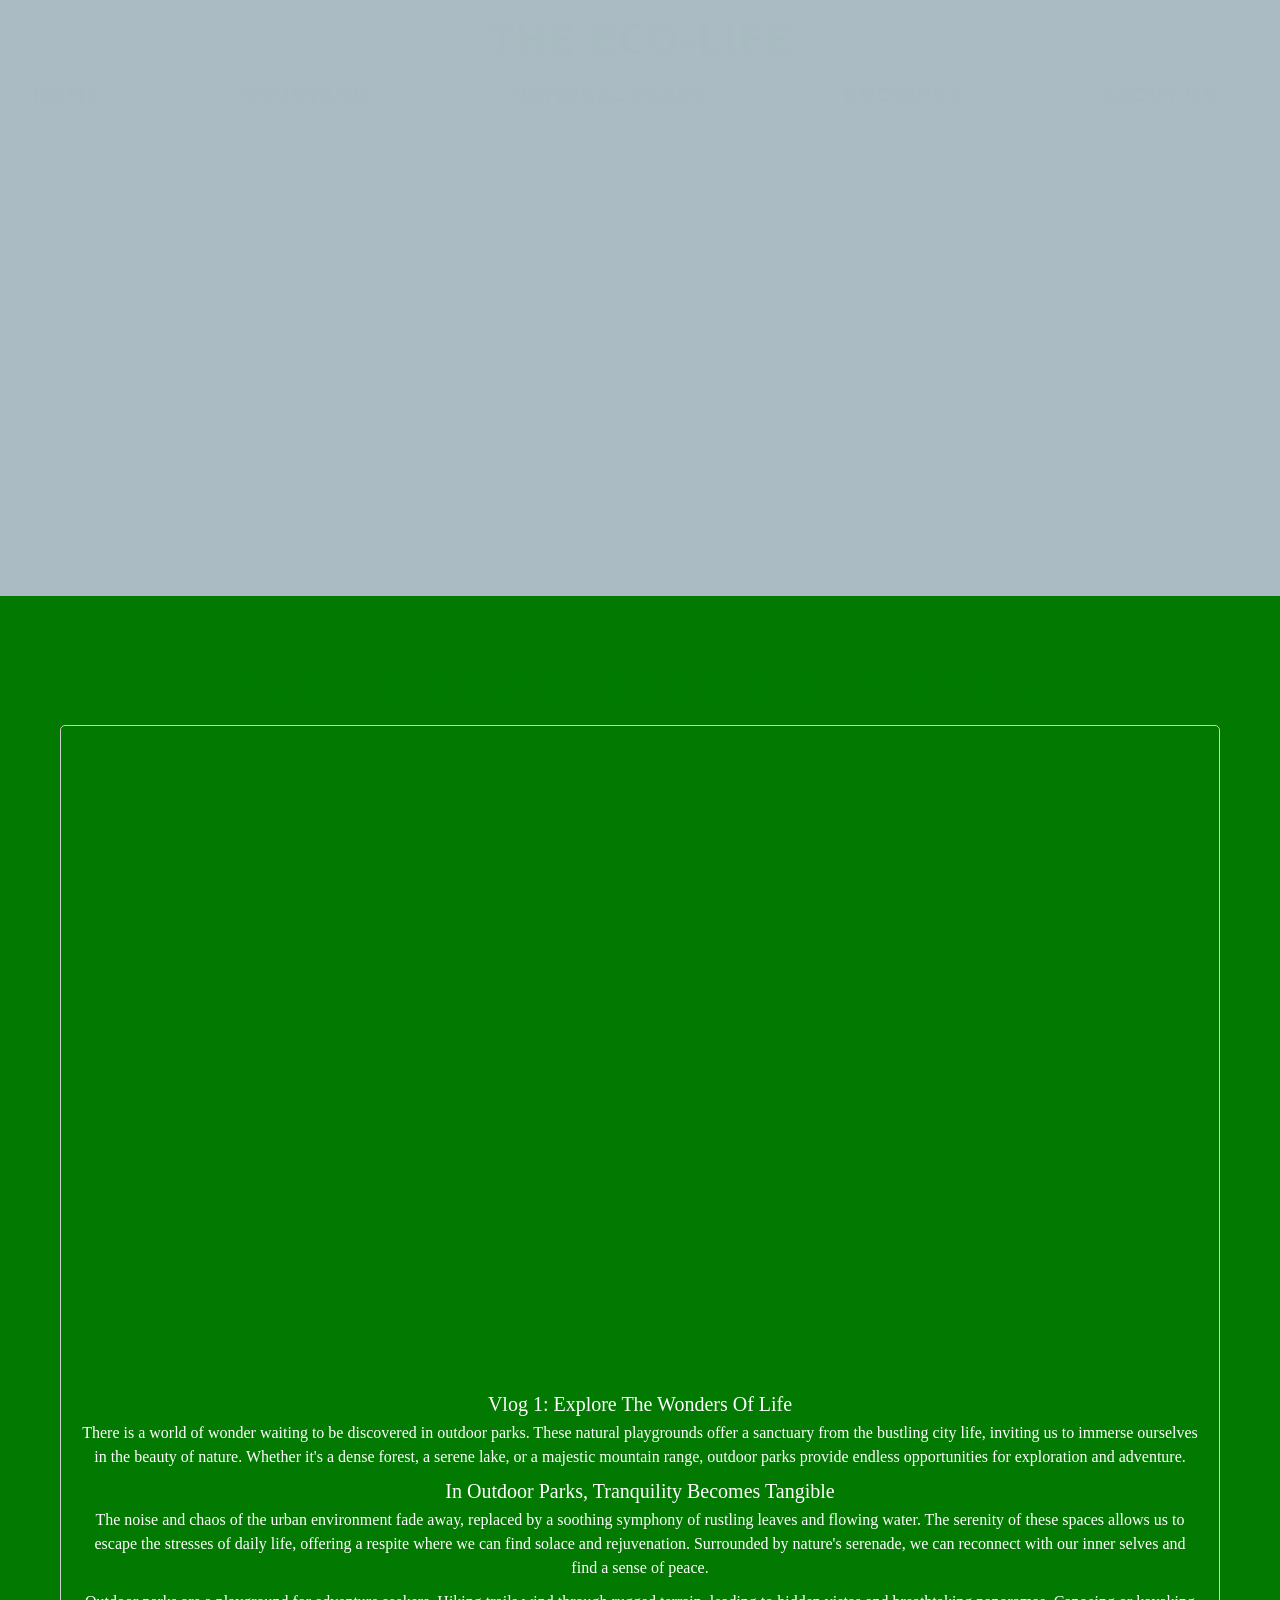
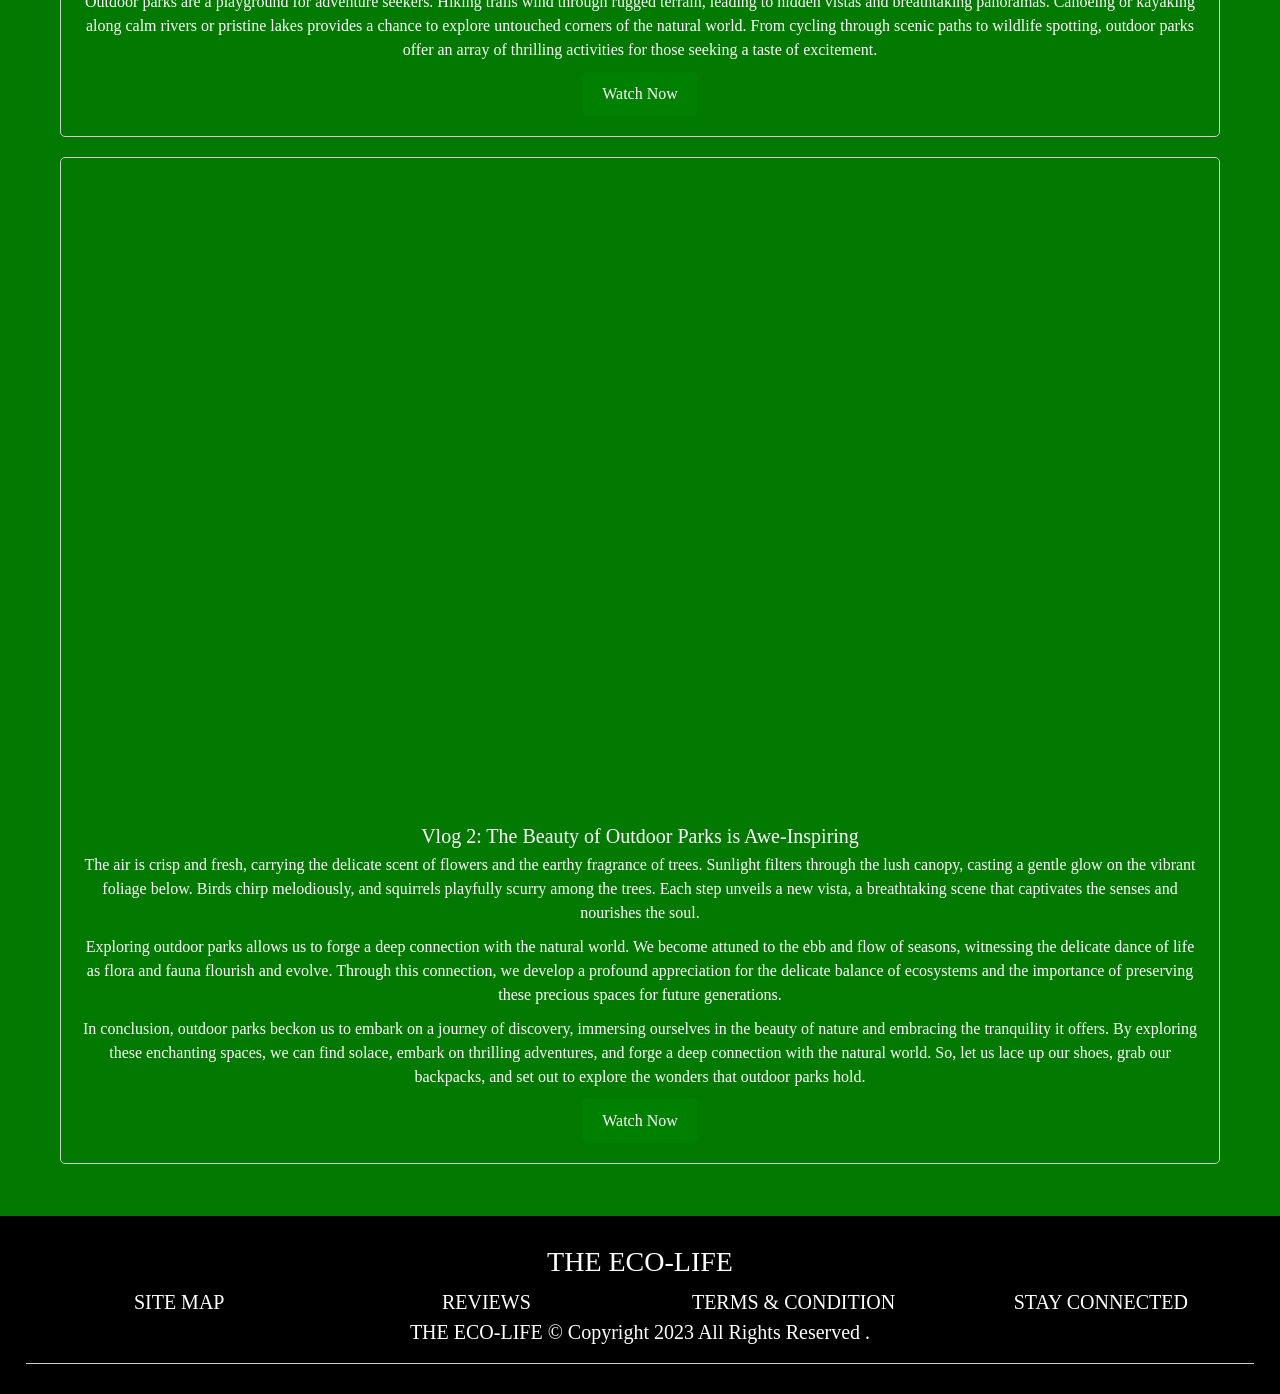
==== home.html @ 13a381b4 "Add author credit, MIT license, and ignore macOS .DS_Store files" ====
<!DOCTYPE html>
<!-- Author: Ousmana Tunkara · github.com/Kodelack47 · National Parks USA -->
<html lang="en">

<head>
  <meta charset="UTF-8" />
  <meta http-equiv="X-UA-Compatible" content="IE=edge" />
  <meta name="viewport" content="width=device-width, initial-scale=1.0" />
  <title>The Eco-Life</title>
  <!-- styles -->
  <link href="https://cdn.jsdelivr.net/npm/bootstrap@5.3.0-alpha3/dist/css/bootstrap.min.css" rel="stylesheet"
    integrity="sha384-KK94CHFLLe+nY2dmCWGMq91rCGa5gtU4mk92HdvYe+M/SXH301p5ILy+dN9+nJOZ" crossorigin="anonymous">
  <link rel="stylesheet" href="styles/home.css" />
  <!-- <link rel="stylesheet" href="styles/mountains.css"> -->
  <!-- <link rel="stylesheet" href="styles/nationalParks.css"> -->

</head>

<body>

  <!-- <div class="header"> -->
  <!-- header start -->
  <header>

    <div class="text-container">
      <a href="home.html">
        <h1>THE ECO-LIFE</h1>
      </a>
    </div>

  </header>
  <!-- header end -->

  <!-- nav start -->
  <nav>
    <ul>
      <li><a href="home.html">Home</a></li>
      <li><a href="mountains.html">Mountains</a></li>
      <li><a href="nationalParks.html">National Parks</a></li>
      <li><a href="booking.html">Bookings</a></li>
      <li><a href="about.html">About Us</a></li>
    </ul>
  </nav>
  <!-- nav end -->

  <!-- main start  -->
  <main>
    <!-- second section -->
    <section>
      <!-- <div class="text">
        <h2>Explore The Wonders Of life</h2>
        <p>
          There is a world of wonder waiting to be discovered in outdoor parks.<br>
          These natural playgrounds offer a sanctuary from the bustling city life,
          inviting us to immerse ourselves in the beauty of nature.<br>Whether it's a dense forest,
          a serene lake, or a majestic mountain range, outdoor parks provide endless opportunities for exploration and
          adventure.
        </p>

        <p>
        <h2> beauty of outdoor parks is awe-inspiring.</h2>
        The air is crisp and fresh, carrying the delicate scent of flowers and the earthy fragrance of trees.<br>
        Sunlight filters through the lush canopy, casting a gentle glow on the vibrant foliage below.<br>
        Birds chirp melodiously, and squirrels playfully scurry among the trees.<br>
        Each step unveils a new vista, a breathtaking scene that captivates the senses and nourishes the soul.
        </p>

        <p>
        <h2>In outdoor parks, tranquility becomes tangible.</h2>
        The noise and chaos of the urban environment fade away,
        replaced by a soothing symphony of rustling leaves and flowing water.<br>
        The serenity of these spaces allows us to escape the stresses of daily life,
        offering a respite where we can find solace and rejuvenation<br>Surrounded by nature's serenade,
        we can reconnect with our inner selves and find a sense of peace.
        </p>

          <div class="video-frame">
            <iframe src="https://www.youtube.com/embed/hjKO0d_umLc" title="YouTube video player" frameborder="0"
              allow="accelerometer; autoplay; clipboard-write; encrypted-media; gyroscope; picture-in-picture; web-share"
              allowfullscreen controls>
            </iframe>
            <video width="1060" height="715"></video> 
          </div>
        </section> -->

        <!-- <p>
          Outdoor parks are a playground for adventure seekers.
          Hiking trails wind through rugged terrain, leading to hidden vistas and breathtaking panoramas.
          Canoeing or kayaking along calm rivers or pristine lakes provides a chance to explore untouched corners of the
          natural world.
          From cycling through scenic paths to wildlife spotting,
          outdoor parks offer an array of thrilling activities for those seeking a taste of excitement.
        </p>

        <p>
          Exploring outdoor parks allows us to forge a deep connection with the natural world.
          We become attuned to the ebb and flow of seasons, witnessing the delicate dance of life as flora and fauna
          flourish and evolve.
          Through this connection, we develop a profound appreciation for the delicate balance of ecosystems and the
          importance of preserving these precious spaces for future generations.
        </p>

        <p>In conclusion, outdoor parks beckon us to embark on a journey of discovery,
          immersing ourselves in the beauty of nature and embracing the tranquility it offers.
          By exploring these enchanting spaces, we can find solace, embark on thrilling adventures,
          and forge a deep connection with the natural world. So, let us lace up our shoes, grab our backpacks,
          and set out to explore the wonders that outdoor parks hold.
        </p>

      </div>  -->

      
  <section class="content">

    <!-- <div class="text-section"> -->
      <!-- <h1>Welcome to the Vlog</h1> -->
          <!-- <h2>Explore The Wonders Of Life</h2>
          <p>
            There is a world of wonder waiting to be discovered in outdoor parks.
            These natural playgrounds offer a sanctuary from the bustling city life,
            inviting us to immerse ourselves in the beauty of nature.
            Whether it's a dense forest, a serene lake, or a majestic mountain range, outdoor parks provide endless opportunities for exploration and adventure.
          </p>
  
          <h2>The Beauty of Outdoor Parks is Awe-Inspiring</h2>
          <p>
            The air is crisp and fresh, carrying the delicate scent of flowers and the earthy fragrance of trees.
            Sunlight filters through the lush canopy, casting a gentle glow on the vibrant foliage below.
            Birds chirp melodiously, and squirrels playfully scurry among the trees.
            Each step unveils a new vista, a breathtaking scene that captivates the senses and nourishes the soul.
          </p>
  
          <h2>In Outdoor Parks, Tranquility Becomes Tangible</h2>
          <p>
            The noise and chaos of the urban environment fade away,
            replaced by a soothing symphony of rustling leaves and flowing water.
            The serenity of these spaces allows us to escape the stresses of daily life,
            offering a respite where we can find solace and rejuvenation.
            Surrounded by nature's serenade,
            we can reconnect with our inner selves and find a sense of peace.
          </p>
  
          <h2>Video: Exploring Outdoor Parks</h2>
          <div class="video-wrapper">
            <iframe src="https://www.youtube.com/embed/hjKO0d_umLc" title="YouTube video player" frameborder="0"
              allow="accelerometer; autoplay; clipboard-write; encrypted-media; gyroscope; picture-in-picture; web-share"
              allowfullscreen></iframe>
          </div>
  
          <p>
            Outdoor parks are a playground for adventure seekers.
            Hiking trails wind through rugged terrain, leading to hidden vistas and breathtaking panoramas.
            Canoeing or kayaking along calm rivers or pristine lakes provides a chance to explore untouched corners of the natural world.
            From cycling through scenic paths to wildlife spotting,
            outdoor parks offer an array of thrilling activities for those seeking a taste of excitement.
          </p>
  
          <p>
            Exploring outdoor parks allows us to forge a deep connection with the natural world.
            We become attuned to the ebb and flow of seasons, witnessing the delicate dance of life as flora and fauna flourish and evolve.
            Through this connection, we develop a profound appreciation for the delicate balance of ecosystems and the importance of preserving these precious spaces for future generations.
          </p>
  
          <p>In conclusion, outdoor parks beckon us to embark on a journey of discovery,
            immersing ourselves in the beauty of nature and embracing the tranquility it offers.
            By exploring these enchanting spaces, we can find solace, embark on thrilling adventures,
            and forge a deep connection with the natural world. So, let us lace up our shoes, grab our backpacks,
            and set out to explore the wonders that outdoor parks hold.

            </p>
            </div> -->
   
   
   
   
          </section> 

    
  <div class="container">
    <h1 class="Vlog">Welcome To Eco Vlog</h1>
    <div class="vlog-section">
      <div class="vlog-card">
        <div class="vlog-thumbnail">
          <iframe width="560" height="315" src="https://www.youtube.com/embed/hjKO0d_umLc" frameborder="0"
          allow="accelerometer; autoplay; clipboard-write; encrypted-media; gyroscope; picture-in-picture"
          allowfullscreen>
        </iframe>
        </div>
        <div class="vlog-details">
          <h2>Vlog 1: Explore The Wonders Of Life</h2>
          <p> There is a world of wonder waiting to be discovered in outdoor parks.
            These natural playgrounds offer a sanctuary from the bustling city life,
            inviting us to immerse ourselves in the beauty of nature.
            Whether it's a dense forest, a serene lake, or a majestic mountain range, outdoor parks provide endless opportunities for exploration and adventure.
          </p>
          <h2>In Outdoor Parks, Tranquility Becomes Tangible</h2>
          <p>
            The noise and chaos of the urban environment fade away,
            replaced by a soothing symphony of rustling leaves and flowing water.
            The serenity of these spaces allows us to escape the stresses of daily life,
            offering a respite where we can find solace and rejuvenation.
            Surrounded by nature's serenade,
            we can reconnect with our inner selves and find a sense of peace.
          </p>
          <p>
            Outdoor parks are a playground for adventure seekers.
            Hiking trails wind through rugged terrain, leading to hidden vistas and breathtaking panoramas.
            Canoeing or kayaking along calm rivers or pristine lakes provides a chance to explore untouched corners of the natural world.
            From cycling through scenic paths to wildlife spotting,
            outdoor parks offer an array of thrilling activities for those seeking a taste of excitement.
          </p>
          <a href="vlog1.html" class="watch-btn">Watch Now</a>
        </div>
      </div>

      <div class="vlog-card">
        <div class="vlog-thumbnail">
          <iframe width="560" height="315" src="https://www.youtube.com/embed/zTBmv-Gzf2w" frameborder="0"
          allow="accelerometer; autoplay; clipboard-write; encrypted-media; gyroscope; picture-in-picture"
          allowfullscreen>
        </iframe>
        </div>
        <div class="vlog-details">
          <h2>Vlog 2: The Beauty of Outdoor Parks is Awe-Inspiring</h2>
          <p>
            The air is crisp and fresh, carrying the delicate scent of flowers and the earthy fragrance of trees.
            Sunlight filters through the lush canopy, casting a gentle glow on the vibrant foliage below.
            Birds chirp melodiously, and squirrels playfully scurry among the trees.
            Each step unveils a new vista, a breathtaking scene that captivates the senses and nourishes the soul.
          </p>
          
  
          <p>
            Exploring outdoor parks allows us to forge a deep connection with the natural world.
            We become attuned to the ebb and flow of seasons, witnessing the delicate dance of life as flora and fauna flourish and evolve.
            Through this connection, we develop a profound appreciation for the delicate balance of ecosystems and the importance of preserving these precious spaces for future generations.
          </p>
  
          <p>In conclusion, outdoor parks beckon us to embark on a journey of discovery,
            immersing ourselves in the beauty of nature and embracing the tranquility it offers.
            By exploring these enchanting spaces, we can find solace, embark on thrilling adventures,
            and forge a deep connection with the natural world. So, let us lace up our shoes, grab our backpacks,
            and set out to explore the wonders that outdoor parks hold.

            </p>
  
          <a href="vlog2.html" class="watch-btn">Watch Now</a>
        </div>
      </div>

      <!-- Add more vlog cards as needed -->
    </div>
  </div>

    <!-- Rest of the content -->

    <!-- <div class="card">
      <img class="gallery__img" src="images\logo.jpg" alt="" />
      <div class="card_part card_part-one">

      </div>

      Photo 2
      <div class="card_part card_part-two">
        <img class="gallery__img" src="images\Moriah-StoryImg.jpg" alt="" />

      </div>

      Photo 3
      <div class="card_part card_part-three">
        <img class="gallery__img" src="images\M-Tripyramids-StoryImg.jpg" alt="" />
      </div>

      Photo 4
      <div class="card_part card_part-four">
      </div>
      <img class="gallery__img" src="images\logo2.jpg" alt="" />

    </div> -->
   


  </main>
  <!-- main end -->


  <!-- footer start -->
 
  <footer>

    <div>
      <span class="logo">THE ECO-LIFE</span>
    </div>

    <!-- start row -->
    <div class="row">

      <!-- COL-1 -->
      <div class="col-md-3">
        <li class="footer-cat-links"><a
            href="https://cdn.zmescience.com/wp-content/uploads/2018/09/map-us-national-parks-10-buy-us.jpg"><span>Site
              Map</span></a></li>
      </div>


      <!-- COL-2 -->
      <div class="col-md-3">
        <li class="footer-cat-links"><a
            href="https://www.tripadvisor.com/Attractions-g191-Activities-c57-t67-United_States.html"><span>Reviews</span></a>
        </li>
      </div>



      <!-- COL-3 -->
      <div class="col-md-3">
        <li class="footer-cat-links"><a href="terms and policys.html"><span>Terms & Condition</span></a></li>
      </div>



      <!-- col-4 -->
      <div class="col-md-3">
        <li class="footer-cat-links"><span><a href="about.html">Stay Connected</span></a></li>
      </div>
      <!-- <div class="col-3" id="newsletter">
        <a href="about.html">About Us<span>Stay Connected</span></a> -->
      <!-- <form id="subscribe">
          <input type="email" id="subscriber-email" placeholder="Enter Email" />
          <input type="submit" value="Subscribe" id="btn-scribe" />
        </form> -->

      <!-- </div> -->

      <div">
        <p><a class="copyright" href="home.html">THE ECO-LIFE </a> &COPY; Copyright 2023 All Rights Reserved .</p>
    </div>
    <!-- end of row -->
    </div>

  </footer>

  <!-- footer end -->

</body>
<!-- scripts -->
<script src="https://cdn.jsdelivr.net/npm/bootstrap@5.3.0-alpha3/dist/js/bootstrap.bundle.min.js"
  integrity="sha384-ENjdO4Dr2bkBIFxQpeoTz1HIcje39Wm4jDKdf19U8gI4ddQ3GYNS7NTKfAdVQSZe" crossorigin="anonymous"></script>
<!-- <script src="scripts/locationData.js"></script> -->
<!-- <script src="scripts/mountainsData.js"></script> -->
<!-- <script src="scripts/nationalParks.js"></script> -->
<!-- <script src="scripts/nationalParkData.js"></script> -->
<!-- <script src="scripts/nav.js"></script> -->
<!-- <script src="scripts/parkTypeData.js"></script> -->



</html>
---- styles/home.css ----
/* Author: Ousmana Tunkara · github.com/Kodelack47 · National Parks USA */
/* * {
    margin: 0;
    padding: 0;
    box-sizing: border-box;
} */

body {
    height: 100%;
    max-height: 600px;
    /* width: 1000px; */
    background-color: hsla(200, 40%, 30%, .4);
    background-image:
        url('https://78.media.tumblr.com/cae86e76225a25b17332dfc9cf8b1121/tumblr_p7n8kqHMuD1uy4lhuo1_540.png'),
        url('https://78.media.tumblr.com/66445d34fe560351d474af69ef3f2fb0/tumblr_p7n908E1Jb1uy4lhuo1_1280.png'),
        url('https://78.media.tumblr.com/8cd0a12b7d9d5ba2c7d26f42c25de99f/tumblr_p7n8kqHMuD1uy4lhuo2_1280.png'),
        url('https://78.media.tumblr.com/5ecb41b654f4e8878f59445b948ede50/tumblr_p7n8on19cV1uy4lhuo1_1280.png'),
        url('https://78.media.tumblr.com/28bd9a2522fbf8981d680317ccbf4282/tumblr_p7n8kqHMuD1uy4lhuo3_1280.png');
    background-repeat: repeat-x;
    background-position:
        0 20%,
        0 100%,
        0 50%,
        0 100%,
        0 0;
    background-size:
        2500px,
        800px,
        500px 200px,
        1000px,
        400px 260px;
    animation: 50s para infinite linear;
}

@keyframes para {
    100% {
        background-position:
            -5000px 20%,
            -800px 95%,
            500px 50%,
            1000px 100%,
            400px 0;
    }
}

.text-container {
    height: 100vh;
    width: 100vw;
    display: flex;
    justify-content: center;
    align-items: center;
}

.text-container h1 {
    margin: 0;
    /* font-size: 150px; */
    color: rgba(5, 250, 78, 0.01);
    background-image: url("https://images.unsplash.com/photo-1499195333224-3ce974eecb47?ixlib=rb-0.3.5&ixid=eyJhcHBfaWQiOjEyMDd9&s=2cf549433129d4227d1879347b9e78ce&auto=format&fit=crop&w=1248&q=80");
    background-repeat: repeat;
    -webkit-background-clip: text;
    animation: animate 40s ease-in-out infinite;
    text-align: center;
    text-transform: uppercase;
    font-weight: 900;
}

@keyframes animate {
    0%, 100% {
        background-position: left top;
    }

    25% {
        background-position: right bottom;
    }

    50% {
        background-position: left bottom;
    }

    75% {
        background-position: right top;
    }
}




header {
    /* background-color: #000000; */
    color: #fff;
    padding: 20px 0;
    width: 100%;
    height: 80px;
    margin: 0 auto;
    padding: 0 20px;
    display: flex;
    justify-content: space-between;
    align-items: center;
}

.Vlog{
    text-align: center;
    font-family: roboto;
    font-weight: 500;
    font-size: 35px;
    color: #ffffff;
    text-decoration: none;
    margin: 0;
    /* padding: 0; */
    /* display: flex; */
    /* margin: 0; */
    font-size: 64px;
    color: rgba(5, 250, 78, 0.01);
    background-image: url("https://images.unsplash.com/photo-1499195333224-3ce974eecb47?ixlib=rb-0.3.5&ixid=eyJhcHBfaWQiOjEyMDd9&s=2cf549433129d4227d1879347b9e78ce&auto=format&fit=crop&w=1248&q=80");
    background-repeat: repeat;
    -webkit-background-clip: text;
    animation: animate 40s ease-in-out infinite;
    /* text-align: center; */
    text-transform: uppercase;
    font-weight: 900;
}

section {
    text-align: justify;
    padding: 0 2em 2em;
    margin-top: 54vh;
    font-family: roboto;
    background-color: #027900;
    color: #fff;
    width: 100%;
    /* font-size: 24px; */
    /* margin-bottom: 10px; */
    text-align: center;
    /* text-align: justify; */
    /* padding: 0 2em 2em; */
    /* margin-top: 54vh; */
    /* font-family: roboto; */
    /* background-color: #027900; */
    /* color: #fff; */
    /* width: 100%; */

}

section h2 {}

section p {}


.text {
    font-size: 20px;
    text-align: center;
    font-weight: 300;
    margin: 20px 0;
    font-style:

}


a {
    text-decoration: none;
    /* color: #ffffff; */
}

/* content section */


/* 
.container {
    max-width: 800px;
    margin: 0 auto;
    padding: 20px;
  }
  
  .content {
    background-color: #027900;
    padding: 20px;
    border-radius: 5px;
    box-shadow: 0 2px 5px rgba(0, 0, 0, 0.1);
  }
  
  .content h1 {
text-align: center;
  }
  
  .content p {
    margin-bottom: 15px;
  }
  
  .video-wrapper {
    position: relative;
    width: 100%;
    padding-bottom: 56.25%; 
  } */
/*   
  .video-wrapper iframe {
    position: absolute;
    top: 0;
    left: 0;
    width: 100%;
    height: 100%;
    border: none;
  } */
  
  /* Responsive Styles */
  
  /* @media screen and (max-width: 600px) {
    .container {
      padding: 10px;
    }
  
    .content h2 {
      font-size: 20px;
    }
  } */



  .container {
    max-width: 1200px;
    margin: 0 auto;
    padding: 20px;
  }
  
  h1 {
    text-align: center;
  }
  
  .vlog-section {
    display: grid;
    /* grid-template-columns: repeat(auto-fit, minmax(300px, 1fr)); */
    grid-gap: 20px;
  }
  
  .vlog-card {
    border: 1px solid #ccc;
    border-radius: 5px;
    padding: 20px;
  }
  
  .vlog-thumbnail iframe {
    width: 100%;
    height: 0;
    padding-bottom: 56.25%; /* 16:9 aspect ratio */
    border: none;
  }
  
  .vlog-details h2 {
    font-size: 20px;
    margin-top: 10px;
    margin-bottom: 5px;
  }
  
  .vlog-details p {
    margin-bottom: 10px;
  }
  
  .watch-btn {
    display: inline-block;
    padding: 10px 20px;
    background-color: #008000;
    color: #fff;
    text-decoration: none;
    border-radius: 5px;
  }




nav a {
    text-decoration: none;
    font-size: 20px;
    font-weight: 300;
    color: #000000;
    margin: 0;
    /* font-size: 150px; */
    color: rgba(5, 250, 78, 0.01);
    background-image: url("https://images.unsplash.com/photo-1499195333224-3ce974eecb47?ixlib=rb-0.3.5&ixid=eyJhcHBfaWQiOjEyMDd9&s=2cf549433129d4227d1879347b9e78ce&auto=format&fit=crop&w=1248&q=80");
    background-repeat: repeat;
    -webkit-background-clip: text;
    animation: animate 40s ease-in-out infinite;
    text-align: center;
    text-transform: uppercase;
    font-weight: bold;
    /* text-shadow: 2px 2px 2px #fff; */
    padding-right: 5vw;

}

nav ul {
    display: flex;
    justify-content: space-between;
    text-align: center;
    width: 100%;
    list-style: none;
    /* margin: 0; */
    font-style: "roboto";
}

nav ul, nav:active ul {}


@media (max-width: 768px) {
    .container {
        flex-direction: column;
        align-items: flex-start;
    }

    h1 {
        margin-bottom: 10px;
    }

    nav ul.menu {
        margin-top: 10px;
    }

    nav ul.menu li {
        margin-left: 0;
        margin-bottom: 10px;
    }
}



/* footer starts here */

footer {
    background-color: #000000;
    padding: 3em 4em 2em;
    /* position: fixed; */
    position: relative;
    bottom: 0;
    /* max-width: 1200px; */
    margin-left: auto;
    margin-right: auto;
    padding: 2%;
    width: 100%;
    /* max-height: 700px; */
    /* display: ; */
    /* background-color: #ed7f7f; */
    text-align: center;
    font-size: 16px;
    font-family: 'Roboto', sans-serif;
    text-decoration: none;
    list-style: none;
}

footer .logo {
    color: #fff;
    font-size: 28px;
    font-family: roboto;
}

/* footer .logo:after{
    top: 21px;
    content: "";
    display: block;
    height: 2px;
    left: 50%;
    position: absolute;
    width: 0;
    background: #fff;

    -webkit-transition: width 0.3s ease 0s, left 0.3s ease 0s;
    transition: width 0.3s ease 0s, left 0.3s ease 0s;
} */

footer .row {
    margin: 0.2em 0;
    font-family: lato;
    color: #fff;

    border-bottom: 1px solid #cecece;
}

footer ul {
    padding: 0;
    -webkit-transition: all .3s ease-in-out;
    transition: all .3s ease-in-out;
}

footer ul li {
    list-style-type: none;
    padding: 0;
    -webkit-transition: all .5s ease-in-out;
    transition: all .5s ease-in-out;
    line-height: 2;
}

footer, #newsletter span {
    font-size: 20px;
}


.footer-cat-links a {

    color: #ffffff;
    /* text-decoration: none; */
    /* list-style: none; */
    position: relative;
    font-size: 20px;
    font-family: roboto;
    text-transform: uppercase;
}


.footer-cat-links.active>li a {
    pointer-events: auto;
}

.footer-cat-links a:after {
    top: 21px;
    content: "";
    display: block;
    height: 2px;
    left: 50%;
    position: absolute;
    width: 0;
    background: #fff;

    -webkit-transition: width 0.3s ease 0s, left 0.3s ease 0s;
    transition: width 0.3s ease 0s, left 0.3s ease 0s;
}

.footer-cat-links a:hover:after, .footer-cat-links a:focus:after {
    width: 100%;
    left: 0;
}



.copyright {
    text-align: center;
    color: #fff;
    font-family: lato;
    margin: 0%;
    bottom: 0;
    width: 100%;
    text-decoration: none;
}



.col-3 {
    display: inline-table;
    width: 20%;
}































ha{
/* 
.col-6 {
    width: 50%;
    display: inline-table;
}



input#subscriber-email {
    width: 50%;
    outline: none;
    padding: 8px;
    background: #212121;
    border: 1px solid #cecece;
    color: #cecece;
    border-radius: 4px 0px 0px 4px;
}

input#btn-scribe {
    width: 30%;

}

input#subscriber-email::-webkit-input-placeholder {
    color: rgb(202, 196, 196);
}

input#subscriber-email:-ms-input-placeholder {
    color: #cecece;
}

input#subscriber-email::-ms-input-placeholder {
    color: #cecece;
}

input#subscriber-email::placeholder {
    color: #cecece;
} */


/* 

.col-3#newsletter #btn-scribe {
    margin-left: -4px;
    border: 1px solid #cecece;
    border-radius: 0px 4px 4px 0;
    padding: 8px 5px;
    background-color: #e2e2e2;
    color: #212121;
    cursor: pointer;
}

.social-2 {
    display: none;
}

.social-links {
    bottom: 44px;
    position: absolute;
    left: 0;
}

.social-links a {
    color: #fff;
    font-size: 20px;
    border: 1px solid;
    border-radius: 20px;
    padding: 6px;

    -webkit-transition: all .2s ease-in;
    transition: all .2s ease-in;
}

.social-links a:not(:last-child) {
    margin-right: 10px;
}

.social-links a:hover, .social-links a:focus {
    background-color: #212121;
}

.social-links a i {
    width: 25px;
    height: 25px;
    text-align: center;
}

#newsletter #address li:not(:first-child) {
    padding: 20px 0;
}

#newsletter #address li i {
    font-size: 45px;
    width: auto;
    padding: 5px;
}

#newsletter #address li div {
    color: #cecece;
    font-size: 14px;
    width: 80%;
    text-align: left;
    float: right;
    line-height: 1.3; */
}


/* video section starts here */

/* .video-section {
    background-color: #333;
    color: #fff;
    padding: 50px 0;
}

.video-frame {
    position: relative;
    width: 80vw;
    text-align: center;
    padding-bottom: 56.25%;
    height: 40vw;
    margin: 0 auto; 
    overflow: hidden;
    background-color: #000000;  */
/* 16:9 aspect ratio (change as needed) */

/* } */

/* .video-frame iframe {
    position: absolute;
    top: 0;
    left: 0;
    width: 100%;
    height: 100%;
}

.video-frame iframe::-webkit-media-controls {
    display: none;
    Hide default video controls
} */
---- styles/mountains.css ----
/* Author: Ousmana Tunkara · github.com/Kodelack47 · National Parks USA */
/* * {
    margin: 0;
    padding: 0;
    box-sizing: border-box;
  } */
  body {
    height: 100%;
    max-height: 600px;
    /* width: 1000px; */
    background-color: hsla(200, 40%, 30%, .4);
    background-image:
        url('https://78.media.tumblr.com/cae86e76225a25b17332dfc9cf8b1121/tumblr_p7n8kqHMuD1uy4lhuo1_540.png'),
        url('https://78.media.tumblr.com/66445d34fe560351d474af69ef3f2fb0/tumblr_p7n908E1Jb1uy4lhuo1_1280.png'),
        url('https://78.media.tumblr.com/8cd0a12b7d9d5ba2c7d26f42c25de99f/tumblr_p7n8kqHMuD1uy4lhuo2_1280.png'),
        url('https://78.media.tumblr.com/5ecb41b654f4e8878f59445b948ede50/tumblr_p7n8on19cV1uy4lhuo1_1280.png'),
        url('https://78.media.tumblr.com/28bd9a2522fbf8981d680317ccbf4282/tumblr_p7n8kqHMuD1uy4lhuo3_1280.png');
    background-repeat: repeat-x;
    background-position:
        0 20%,
        0 100%,
        0 50%,
        0 100%,
        0 0;
    background-size:
        2500px,
        800px,
        500px 200px,
        1000px,
        400px 260px;
    animation: 50s para infinite linear;
}

@keyframes para {
    100% {
        background-position:
            -5000px 20%,
            -800px 95%,
            500px 50%,
            1000px 100%,
            400px 0;
    }
}

.text-container {
    height: 100vh;
    width: 100vw;
    display: flex;
    justify-content: center;
    align-items: center;
}

.text-container h1 {
    margin: 0;
    /* font-size: 150px; */
    color: rgba(5, 250, 78, 0.01);
    background-image: url("https://images.unsplash.com/photo-1499195333224-3ce974eecb47?ixlib=rb-0.3.5&ixid=eyJhcHBfaWQiOjEyMDd9&s=2cf549433129d4227d1879347b9e78ce&auto=format&fit=crop&w=1248&q=80");
    background-repeat: repeat;
    -webkit-background-clip: text;
    animation: animate 40s ease-in-out infinite;
    text-align: center;
    text-transform: uppercase;
    font-weight: 900;
}

@keyframes animate {
    0%, 100% {
        background-position: left top;
    }

    25% {
        background-position: right bottom;
    }

    50% {
        background-position: left bottom;
    }

    75% {
        background-position: right top;
    }
}




header {
    /* background-color: #000000; */
    color: #fff;
    padding: 20px 0;
    width: 100%;
    height: 80px;
    margin: 0 auto;
    padding: 0 20px;
    display: flex;
    justify-content: space-between;
    align-items: center;
}

h1 {
    text-align: center;
    font-family: roboto;
    font-weight: 500;
    font-size: 35px;
    color: #ffffff;
    text-decoration: none;
    margin: 0;
    /* padding: 0; */
    display: flex;
}

section {
  text-align: justify;
  /* padding: 0 2em 2em; */
  margin-top: 52vh;
  font-family: roboto;
  background-color: #027900;
  color: #fff;
  width: 100%;

}

a{
    text-decoration: none;
}


.text {
    font-size: 20px;
    text-align: center;
}

/* nav section */
nav a {
  text-decoration: none;
  font-size: 20px;
  font-weight: 300;
  color: #000000;
  margin: 0;
  /* font-size: 150px; */
  color: rgba(5, 250, 78, 0.01);
  background-image: url("https://images.unsplash.com/photo-1499195333224-3ce974eecb47?ixlib=rb-0.3.5&ixid=eyJhcHBfaWQiOjEyMDd9&s=2cf549433129d4227d1879347b9e78ce&auto=format&fit=crop&w=1248&q=80");
  background-repeat: repeat;
  -webkit-background-clip: text;
  animation: animate 40s ease-in-out infinite;
  text-align: center;
  text-transform: uppercase;
  font-weight: bold;
  /* text-shadow: 2px 2px 2px #fff; */
  padding-right: 5vw;

}

nav ul {
  display: flex;
  justify-content: space-between;
  text-align: center;
  width: 100%;
  list-style: none;
  /* margin: 0; */
  font-style: "roboto";
}

nav ul, nav:active ul {}

/* nav ul.menu {
  list-style: none;
  display: flex;
}

nav ul.menu li {
  margin-left: 20px;
}

nav ul.menu li a {
  color: #fff;
  text-decoration: none;
  f
} */

@media (max-width: 768px) {
  .container {
      flex-direction: column;
      align-items: flex-start;
  }

  h1 {
      margin-bottom: 10px;
  }

  nav ul.menu {
      margin-top: 10px;
  }

  nav ul.menu li {
      margin-left: 0;
      margin-bottom: 10px;
  }
}




/* content area */
  .content {
    max-width: 800px;
    margin: 0 auto;
    padding: 20px;
  }
  
  select {
    display: block;
    margin-bottom: 20px;
    width: 100%;
    padding: 10px;
  }
  
  #mountain_details{
    text-align: center;
  }
  
  #mountains {
    max-width: 100%;
    height: auto;
  }
  

  /* footer starts here */

footer {
  background-color: #000000;
  padding: 3em 4em 2em;
  /* position: fixed; */
  position: relative;
  bottom: 0;
  /* max-width: 1200px; */
  margin-left: auto;
  margin-right: auto;
  padding: 2%;
  width: 100%;
  /* max-height: 700px; */
  /* display: ; */
  /* background-color: #ed7f7f; */
  text-align: center;
  font-size: 16px;
  font-family: 'Roboto', sans-serif;
  text-decoration: none;
  list-style: none;
}

footer .logo {
  color: #fff;
  font-size: 28px;
  font-family: roboto;
}

/* footer .logo:after{
  top: 21px;
  content: "";
  display: block;
  height: 2px;
  left: 50%;
  position: absolute;
  width: 0;
  background: #fff;

  -webkit-transition: width 0.3s ease 0s, left 0.3s ease 0s;
  transition: width 0.3s ease 0s, left 0.3s ease 0s;
} */

footer .row {
  margin: 0.2em 0;
  font-family: lato;
  color: #fff;

  border-bottom: 1px solid #cecece;
}

footer ul {
  padding: 0;
  -webkit-transition: all .3s ease-in-out;
  transition: all .3s ease-in-out;
}

footer ul li {
  list-style-type: none;
  padding: 0;
  -webkit-transition: all .5s ease-in-out;
  transition: all .5s ease-in-out;
  line-height: 2;
}

footer, #newsletter span {
  font-size: 20px;
}


.footer-cat-links a {

  color: #ffffff;
  /* text-decoration: none; */
  /* list-style: none; */
  position: relative;
  font-size: 20px;
  font-family: roboto;
  text-transform: uppercase;
}


.footer-cat-links.active>li a {
  pointer-events: auto;
}

.footer-cat-links a:after {
  top: 21px;
  content: "";
  display: block;
  height: 2px;
  left: 50%;
  position: absolute;
  width: 0;
  background: #fff;

  -webkit-transition: width 0.3s ease 0s, left 0.3s ease 0s;
  transition: width 0.3s ease 0s, left 0.3s ease 0s;
}

.footer-cat-links a:hover:after, .footer-cat-links a:focus:after {
  width: 100%;
  left: 0;
}



.copyright {
  text-align: center;
  color: #fff;
  font-family: lato;
  margin: 0%;
  bottom: 0;
  width: 100%;
  text-decoration: none;
}
---- styles/nationalParks.css ----
/* Author: Ousmana Tunkara · github.com/Kodelack47 · National Parks USA */

/* 
* {
  margin: 0;
  padding: 0;
  box-sizing: border-box;
} */

body {
  height: 100%;
  max-height: 600px;
  /* width: 1000px; */
  background-color: hsla(200, 40%, 30%, .4);
  background-image:
      url('https://78.media.tumblr.com/cae86e76225a25b17332dfc9cf8b1121/tumblr_p7n8kqHMuD1uy4lhuo1_540.png'),
      url('https://78.media.tumblr.com/66445d34fe560351d474af69ef3f2fb0/tumblr_p7n908E1Jb1uy4lhuo1_1280.png'),
      url('https://78.media.tumblr.com/8cd0a12b7d9d5ba2c7d26f42c25de99f/tumblr_p7n8kqHMuD1uy4lhuo2_1280.png'),
      url('https://78.media.tumblr.com/5ecb41b654f4e8878f59445b948ede50/tumblr_p7n8on19cV1uy4lhuo1_1280.png'),
      url('https://78.media.tumblr.com/28bd9a2522fbf8981d680317ccbf4282/tumblr_p7n8kqHMuD1uy4lhuo3_1280.png');
  background-repeat: repeat-x;
  background-position:
      0 20%,
      0 100%,
      0 50%,
      0 100%,
      0 0;
  background-size:
      2500px,
      800px,
      500px 200px,
      1000px,
      400px 260px;
  animation: 50s para infinite linear;
}

@keyframes para {
  100% {
      background-position:
          -5000px 20%,
          -800px 95%,
          500px 50%,
          1000px 100%,
          400px 0;
  }
}

.text-container {
  height: 100vh;
  width: 100vw;
  display: flex;
  justify-content: center;
  align-items: center;
}

.text-container h1 {
  margin: 0;
  /* font-size: 150px; */
  color: rgba(5, 250, 78, 0.01);
  background-image: url("https://images.unsplash.com/photo-1499195333224-3ce974eecb47?ixlib=rb-0.3.5&ixid=eyJhcHBfaWQiOjEyMDd9&s=2cf549433129d4227d1879347b9e78ce&auto=format&fit=crop&w=1248&q=80");
  background-repeat: repeat;
  -webkit-background-clip: text;
  animation: animate 40s ease-in-out infinite;
  text-align: center;
  text-transform: uppercase;
  font-weight: 900;
}

@keyframes animate {
  0%, 100% {
      background-position: left top;
  }

  25% {
      background-position: right bottom;
  }

  50% {
      background-position: left bottom;
  }

  75% {
      background-position: right top;
  }
}




header {
  /* background-color: #000000; */
  color: #fff;
  padding: 20px 0;
  width: 100%;
  height: 80px;
  margin: 0 auto;
  padding: 0 20px;
  display: flex;
  justify-content: space-between;
  align-items: center;
}

section {
  text-align: justify;
  /* padding: 0 2em 2em; */
  margin-top: 52vh;
  font-family: roboto;
  background-color: #027900;
  color: #fff;
  width: 100%;

}

h1 {
  text-align: center;
  font-family: roboto;
  font-weight: 500;
  font-size: 35px;
  color: #ffffff;
  text-decoration: none;
  margin: 0;
  /* padding: 0; */
  display: flex;
}


a{
  text-decoration: none;
}


nav a {
  text-decoration: none;
  font-size: 20px;
  font-weight: 300;
  color: #000000;
  margin: 0;
  /* font-size: 150px; */
  color: rgba(5, 250, 78, 0.01);
  background-image: url("https://images.unsplash.com/photo-1499195333224-3ce974eecb47?ixlib=rb-0.3.5&ixid=eyJhcHBfaWQiOjEyMDd9&s=2cf549433129d4227d1879347b9e78ce&auto=format&fit=crop&w=1248&q=80");
  background-repeat: repeat;
  -webkit-background-clip: text;
  animation: animate 40s ease-in-out infinite;
  text-align: center;
  text-transform: uppercase;
  font-weight: bold;
  /* text-shadow: 2px 2px 2px #fff; */
  padding-right: 5vw;

}

nav ul {
  display: flex;
  justify-content: space-between;
  text-align: center;
  width: 100%;
  list-style: none;
  /* margin: 0; */
  font-style: "roboto";
}

nav ul, nav:active ul {}

/* nav ul.menu {
  list-style: none;
  display: flex;
}

nav ul.menu li {
  margin-left: 20px;
}

nav ul.menu li a {
  color: #fff;
  text-decoration: none;
  f
} */

@media (max-width: 768px) {
  .container {
      flex-direction: column;
      align-items: flex-start;
  }

  h1 {
      margin-bottom: 10px;
  }

  nav ul.menu {
      margin-top: 10px;
  }

  nav ul.menu li {
      margin-left: 0;
      margin-bottom: 10px;
  }
}








/* table section */
table {
    width: 100%;
    border-collapse: separate;
  }
  
  th, td {
    padding: 10px;
    text-align: left;
    border-bottom: 2px solid #000000;
  }
  
  thead th {
    background-color: #79b580;
  }
  
  tbody tr:nth-child(even) {
    background-color: #79b580;
  }
  
  tbody tr:hover {
    background-color: #e88383;
  }

/* footer starts here */

footer {
  background-color: #000000;
  padding: 3em 4em 2em;
  /* position: fixed; */
  position: relative;
  bottom: 0;
  /* max-width: 1200px; */
  margin-left: auto;
  margin-right: auto;
  padding: 2%;
  width: 100%;
  /* max-height: 700px; */
  /* display: ; */
  /* background-color: #ed7f7f; */
  text-align: center;
  font-size: 16px;
  font-family: 'Roboto', sans-serif;
  text-decoration: none;
  list-style: none;
}

footer .logo {
  color: #fff;
  font-size: 28px;
  font-family: roboto;
}

/* footer .logo:after{
  top: 21px;
  content: "";
  display: block;
  height: 2px;
  left: 50%;
  position: absolute;
  width: 0;
  background: #fff;

  -webkit-transition: width 0.3s ease 0s, left 0.3s ease 0s;
  transition: width 0.3s ease 0s, left 0.3s ease 0s;
} */

footer .row {
  margin: 0.2em 0;
  font-family: lato;
  color: #fff;

  border-bottom: 1px solid #cecece;
}

footer ul {
  padding: 0;
  -webkit-transition: all .3s ease-in-out;
  transition: all .3s ease-in-out;
}

footer ul li {
  list-style-type: none;
  padding: 0;
  -webkit-transition: all .5s ease-in-out;
  transition: all .5s ease-in-out;
  line-height: 2;
}

footer, #newsletter span {
  font-size: 20px;
}


.footer-cat-links a {

  color: #ffffff;
  /* text-decoration: none; */
  /* list-style: none; */
  position: relative;
  font-size: 20px;
  font-family: roboto;
  text-transform: uppercase;
}


.footer-cat-links.active>li a {
  pointer-events: auto;
}

.footer-cat-links a:after {
  top: 21px;
  content: "";
  display: block;
  height: 2px;
  left: 50%;
  position: absolute;
  width: 0;
  background: #fff;

  -webkit-transition: width 0.3s ease 0s, left 0.3s ease 0s;
  transition: width 0.3s ease 0s, left 0.3s ease 0s;
}

.footer-cat-links a:hover:after, .footer-cat-links a:focus:after {
  width: 100%;
  left: 0;
}



.copyright {
  text-align: center;
  color: #fff;
  font-family: lato;
  margin: 0%;
  bottom: 0;
  width: 100%;
  text-decoration: none;
}
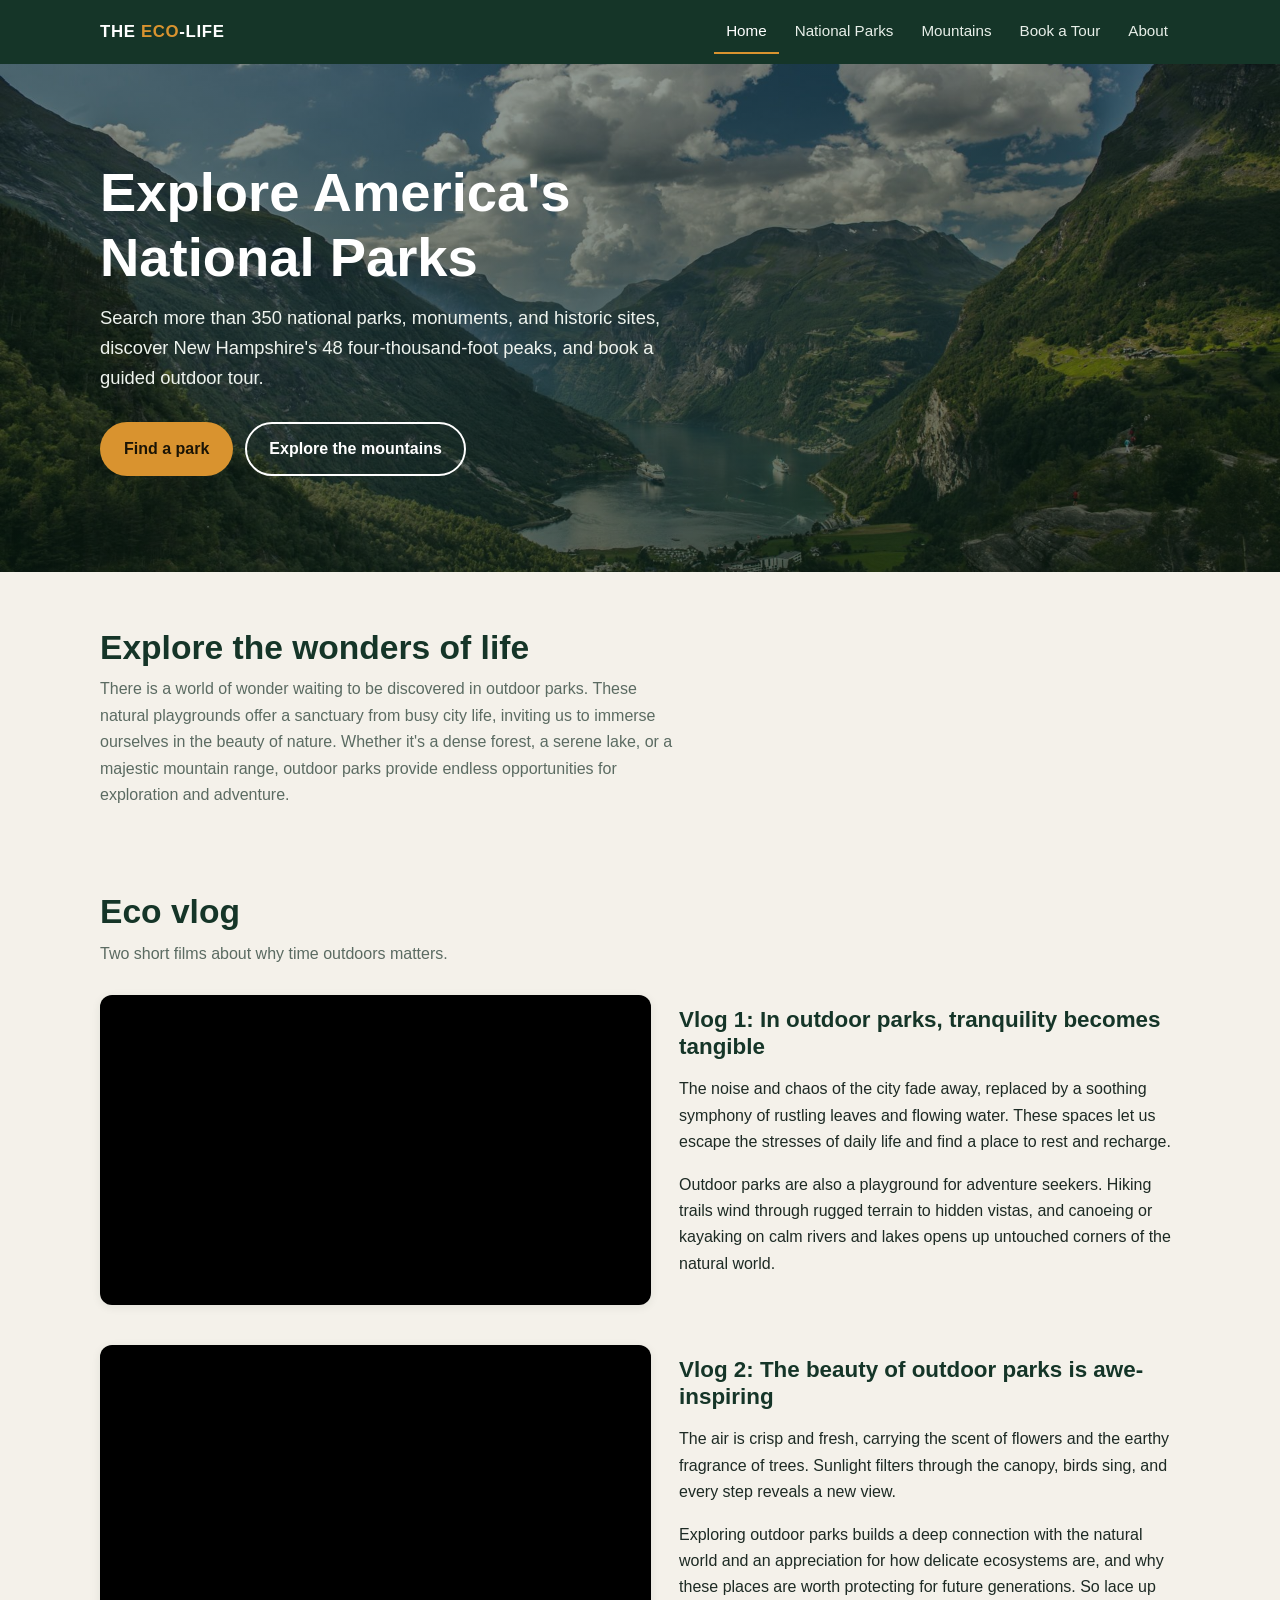
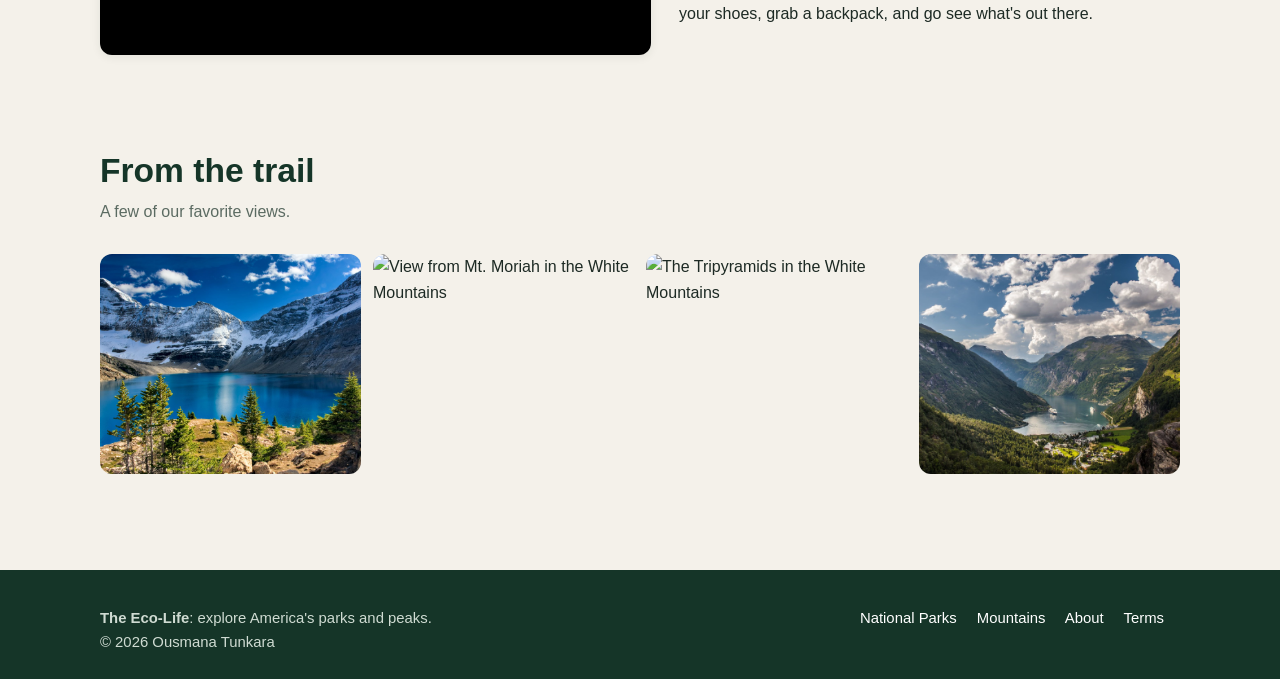
==== commit 0c3af555: "Make the home page index.html so the site's main address works There was no index.html, so kodelack4" ====
--- a/home.html
+++ b/home.html
@@ -1,358 +1,12 @@
 <!DOCTYPE html>
-<!-- Author: Ousmana Tunkara · github.com/Kodelack47 · National Parks USA -->
 <html lang="en">
-
 <head>
-  <meta charset="UTF-8" />
-  <meta http-equiv="X-UA-Compatible" content="IE=edge" />
-  <meta name="viewport" content="width=device-width, initial-scale=1.0" />
-  <title>The Eco-Life</title>
-  <!-- styles -->
-  <link href="https://cdn.jsdelivr.net/npm/bootstrap@5.3.0-alpha3/dist/css/bootstrap.min.css" rel="stylesheet"
-    integrity="sha384-KK94CHFLLe+nY2dmCWGMq91rCGa5gtU4mk92HdvYe+M/SXH301p5ILy+dN9+nJOZ" crossorigin="anonymous">
-  <link rel="stylesheet" href="styles/home.css" />
-  <!-- <link rel="stylesheet" href="styles/mountains.css"> -->
-  <!-- <link rel="stylesheet" href="styles/nationalParks.css"> -->
-
+  <meta charset="UTF-8">
+  <meta http-equiv="refresh" content="0; url=index.html">
+  <link rel="canonical" href="index.html">
+  <title>Moved</title>
 </head>
-
 <body>
-
-  <!-- <div class="header"> -->
-  <!-- header start -->
-  <header>
-
-    <div class="text-container">
-      <a href="home.html">
-        <h1>THE ECO-LIFE</h1>
-      </a>
-    </div>
-
-  </header>
-  <!-- header end -->
-
-  <!-- nav start -->
-  <nav>
-    <ul>
-      <li><a href="home.html">Home</a></li>
-      <li><a href="mountains.html">Mountains</a></li>
-      <li><a href="nationalParks.html">National Parks</a></li>
-      <li><a href="booking.html">Bookings</a></li>
-      <li><a href="about.html">About Us</a></li>
-    </ul>
-  </nav>
-  <!-- nav end -->
-
-  <!-- main start  -->
-  <main>
-    <!-- second section -->
-    <section>
-      <!-- <div class="text">
-        <h2>Explore The Wonders Of life</h2>
-        <p>
-          There is a world of wonder waiting to be discovered in outdoor parks.<br>
-          These natural playgrounds offer a sanctuary from the bustling city life,
-          inviting us to immerse ourselves in the beauty of nature.<br>Whether it's a dense forest,
-          a serene lake, or a majestic mountain range, outdoor parks provide endless opportunities for exploration and
-          adventure.
-        </p>
-
-        <p>
-        <h2> beauty of outdoor parks is awe-inspiring.</h2>
-        The air is crisp and fresh, carrying the delicate scent of flowers and the earthy fragrance of trees.<br>
-        Sunlight filters through the lush canopy, casting a gentle glow on the vibrant foliage below.<br>
-        Birds chirp melodiously, and squirrels playfully scurry among the trees.<br>
-        Each step unveils a new vista, a breathtaking scene that captivates the senses and nourishes the soul.
-        </p>
-
-        <p>
-        <h2>In outdoor parks, tranquility becomes tangible.</h2>
-        The noise and chaos of the urban environment fade away,
-        replaced by a soothing symphony of rustling leaves and flowing water.<br>
-        The serenity of these spaces allows us to escape the stresses of daily life,
-        offering a respite where we can find solace and rejuvenation<br>Surrounded by nature's serenade,
-        we can reconnect with our inner selves and find a sense of peace.
-        </p>
-
-          <div class="video-frame">
-            <iframe src="https://www.youtube.com/embed/hjKO0d_umLc" title="YouTube video player" frameborder="0"
-              allow="accelerometer; autoplay; clipboard-write; encrypted-media; gyroscope; picture-in-picture; web-share"
-              allowfullscreen controls>
-            </iframe>
-            <video width="1060" height="715"></video> 
-          </div>
-        </section> -->
-
-        <!-- <p>
-          Outdoor parks are a playground for adventure seekers.
-          Hiking trails wind through rugged terrain, leading to hidden vistas and breathtaking panoramas.
-          Canoeing or kayaking along calm rivers or pristine lakes provides a chance to explore untouched corners of the
-          natural world.
-          From cycling through scenic paths to wildlife spotting,
-          outdoor parks offer an array of thrilling activities for those seeking a taste of excitement.
-        </p>
-
-        <p>
-          Exploring outdoor parks allows us to forge a deep connection with the natural world.
-          We become attuned to the ebb and flow of seasons, witnessing the delicate dance of life as flora and fauna
-          flourish and evolve.
-          Through this connection, we develop a profound appreciation for the delicate balance of ecosystems and the
-          importance of preserving these precious spaces for future generations.
-        </p>
-
-        <p>In conclusion, outdoor parks beckon us to embark on a journey of discovery,
-          immersing ourselves in the beauty of nature and embracing the tranquility it offers.
-          By exploring these enchanting spaces, we can find solace, embark on thrilling adventures,
-          and forge a deep connection with the natural world. So, let us lace up our shoes, grab our backpacks,
-          and set out to explore the wonders that outdoor parks hold.
-        </p>
-
-      </div>  -->
-
-      
-  <section class="content">
-
-    <!-- <div class="text-section"> -->
-      <!-- <h1>Welcome to the Vlog</h1> -->
-          <!-- <h2>Explore The Wonders Of Life</h2>
-          <p>
-            There is a world of wonder waiting to be discovered in outdoor parks.
-            These natural playgrounds offer a sanctuary from the bustling city life,
-            inviting us to immerse ourselves in the beauty of nature.
-            Whether it's a dense forest, a serene lake, or a majestic mountain range, outdoor parks provide endless opportunities for exploration and adventure.
-          </p>
-  
-          <h2>The Beauty of Outdoor Parks is Awe-Inspiring</h2>
-          <p>
-            The air is crisp and fresh, carrying the delicate scent of flowers and the earthy fragrance of trees.
-            Sunlight filters through the lush canopy, casting a gentle glow on the vibrant foliage below.
-            Birds chirp melodiously, and squirrels playfully scurry among the trees.
-            Each step unveils a new vista, a breathtaking scene that captivates the senses and nourishes the soul.
-          </p>
-  
-          <h2>In Outdoor Parks, Tranquility Becomes Tangible</h2>
-          <p>
-            The noise and chaos of the urban environment fade away,
-            replaced by a soothing symphony of rustling leaves and flowing water.
-            The serenity of these spaces allows us to escape the stresses of daily life,
-            offering a respite where we can find solace and rejuvenation.
-            Surrounded by nature's serenade,
-            we can reconnect with our inner selves and find a sense of peace.
-          </p>
-  
-          <h2>Video: Exploring Outdoor Parks</h2>
-          <div class="video-wrapper">
-            <iframe src="https://www.youtube.com/embed/hjKO0d_umLc" title="YouTube video player" frameborder="0"
-              allow="accelerometer; autoplay; clipboard-write; encrypted-media; gyroscope; picture-in-picture; web-share"
-              allowfullscreen></iframe>
-          </div>
-  
-          <p>
-            Outdoor parks are a playground for adventure seekers.
-            Hiking trails wind through rugged terrain, leading to hidden vistas and breathtaking panoramas.
-            Canoeing or kayaking along calm rivers or pristine lakes provides a chance to explore untouched corners of the natural world.
-            From cycling through scenic paths to wildlife spotting,
-            outdoor parks offer an array of thrilling activities for those seeking a taste of excitement.
-          </p>
-  
-          <p>
-            Exploring outdoor parks allows us to forge a deep connection with the natural world.
-            We become attuned to the ebb and flow of seasons, witnessing the delicate dance of life as flora and fauna flourish and evolve.
-            Through this connection, we develop a profound appreciation for the delicate balance of ecosystems and the importance of preserving these precious spaces for future generations.
-          </p>
-  
-          <p>In conclusion, outdoor parks beckon us to embark on a journey of discovery,
-            immersing ourselves in the beauty of nature and embracing the tranquility it offers.
-            By exploring these enchanting spaces, we can find solace, embark on thrilling adventures,
-            and forge a deep connection with the natural world. So, let us lace up our shoes, grab our backpacks,
-            and set out to explore the wonders that outdoor parks hold.
-
-            </p>
-            </div> -->
-   
-   
-   
-   
-          </section> 
-
-    
-  <div class="container">
-    <h1 class="Vlog">Welcome To Eco Vlog</h1>
-    <div class="vlog-section">
-      <div class="vlog-card">
-        <div class="vlog-thumbnail">
-          <iframe width="560" height="315" src="https://www.youtube.com/embed/hjKO0d_umLc" frameborder="0"
-          allow="accelerometer; autoplay; clipboard-write; encrypted-media; gyroscope; picture-in-picture"
-          allowfullscreen>
-        </iframe>
-        </div>
-        <div class="vlog-details">
-          <h2>Vlog 1: Explore The Wonders Of Life</h2>
-          <p> There is a world of wonder waiting to be discovered in outdoor parks.
-            These natural playgrounds offer a sanctuary from the bustling city life,
-            inviting us to immerse ourselves in the beauty of nature.
-            Whether it's a dense forest, a serene lake, or a majestic mountain range, outdoor parks provide endless opportunities for exploration and adventure.
-          </p>
-          <h2>In Outdoor Parks, Tranquility Becomes Tangible</h2>
-          <p>
-            The noise and chaos of the urban environment fade away,
-            replaced by a soothing symphony of rustling leaves and flowing water.
-            The serenity of these spaces allows us to escape the stresses of daily life,
-            offering a respite where we can find solace and rejuvenation.
-            Surrounded by nature's serenade,
-            we can reconnect with our inner selves and find a sense of peace.
-          </p>
-          <p>
-            Outdoor parks are a playground for adventure seekers.
-            Hiking trails wind through rugged terrain, leading to hidden vistas and breathtaking panoramas.
-            Canoeing or kayaking along calm rivers or pristine lakes provides a chance to explore untouched corners of the natural world.
-            From cycling through scenic paths to wildlife spotting,
-            outdoor parks offer an array of thrilling activities for those seeking a taste of excitement.
-          </p>
-          <a href="vlog1.html" class="watch-btn">Watch Now</a>
-        </div>
-      </div>
-
-      <div class="vlog-card">
-        <div class="vlog-thumbnail">
-          <iframe width="560" height="315" src="https://www.youtube.com/embed/zTBmv-Gzf2w" frameborder="0"
-          allow="accelerometer; autoplay; clipboard-write; encrypted-media; gyroscope; picture-in-picture"
-          allowfullscreen>
-        </iframe>
-        </div>
-        <div class="vlog-details">
-          <h2>Vlog 2: The Beauty of Outdoor Parks is Awe-Inspiring</h2>
-          <p>
-            The air is crisp and fresh, carrying the delicate scent of flowers and the earthy fragrance of trees.
-            Sunlight filters through the lush canopy, casting a gentle glow on the vibrant foliage below.
-            Birds chirp melodiously, and squirrels playfully scurry among the trees.
-            Each step unveils a new vista, a breathtaking scene that captivates the senses and nourishes the soul.
-          </p>
-          
-  
-          <p>
-            Exploring outdoor parks allows us to forge a deep connection with the natural world.
-            We become attuned to the ebb and flow of seasons, witnessing the delicate dance of life as flora and fauna flourish and evolve.
-            Through this connection, we develop a profound appreciation for the delicate balance of ecosystems and the importance of preserving these precious spaces for future generations.
-          </p>
-  
-          <p>In conclusion, outdoor parks beckon us to embark on a journey of discovery,
-            immersing ourselves in the beauty of nature and embracing the tranquility it offers.
-            By exploring these enchanting spaces, we can find solace, embark on thrilling adventures,
-            and forge a deep connection with the natural world. So, let us lace up our shoes, grab our backpacks,
-            and set out to explore the wonders that outdoor parks hold.
-
-            </p>
-  
-          <a href="vlog2.html" class="watch-btn">Watch Now</a>
-        </div>
-      </div>
-
-      <!-- Add more vlog cards as needed -->
-    </div>
-  </div>
-
-    <!-- Rest of the content -->
-
-    <!-- <div class="card">
-      <img class="gallery__img" src="images\logo.jpg" alt="" />
-      <div class="card_part card_part-one">
-
-      </div>
-
-      Photo 2
-      <div class="card_part card_part-two">
-        <img class="gallery__img" src="images\Moriah-StoryImg.jpg" alt="" />
-
-      </div>
-
-      Photo 3
-      <div class="card_part card_part-three">
-        <img class="gallery__img" src="images\M-Tripyramids-StoryImg.jpg" alt="" />
-      </div>
-
-      Photo 4
-      <div class="card_part card_part-four">
-      </div>
-      <img class="gallery__img" src="images\logo2.jpg" alt="" />
-
-    </div> -->
-   
-
-
-  </main>
-  <!-- main end -->
-
-
-  <!-- footer start -->
- 
-  <footer>
-
-    <div>
-      <span class="logo">THE ECO-LIFE</span>
-    </div>
-
-    <!-- start row -->
-    <div class="row">
-
-      <!-- COL-1 -->
-      <div class="col-md-3">
-        <li class="footer-cat-links"><a
-            href="https://cdn.zmescience.com/wp-content/uploads/2018/09/map-us-national-parks-10-buy-us.jpg"><span>Site
-              Map</span></a></li>
-      </div>
-
-
-      <!-- COL-2 -->
-      <div class="col-md-3">
-        <li class="footer-cat-links"><a
-            href="https://www.tripadvisor.com/Attractions-g191-Activities-c57-t67-United_States.html"><span>Reviews</span></a>
-        </li>
-      </div>
-
-
-
-      <!-- COL-3 -->
-      <div class="col-md-3">
-        <li class="footer-cat-links"><a href="terms and policys.html"><span>Terms & Condition</span></a></li>
-      </div>
-
-
-
-      <!-- col-4 -->
-      <div class="col-md-3">
-        <li class="footer-cat-links"><span><a href="about.html">Stay Connected</span></a></li>
-      </div>
-      <!-- <div class="col-3" id="newsletter">
-        <a href="about.html">About Us<span>Stay Connected</span></a> -->
-      <!-- <form id="subscribe">
-          <input type="email" id="subscriber-email" placeholder="Enter Email" />
-          <input type="submit" value="Subscribe" id="btn-scribe" />
-        </form> -->
-
-      <!-- </div> -->
-
-      <div">
-        <p><a class="copyright" href="home.html">THE ECO-LIFE </a> &COPY; Copyright 2023 All Rights Reserved .</p>
-    </div>
-    <!-- end of row -->
-    </div>
-
-  </footer>
-
-  <!-- footer end -->
-
+  <p>This page moved to <a href="index.html">the home page</a>.</p>
 </body>
-<!-- scripts -->
-<script src="https://cdn.jsdelivr.net/npm/bootstrap@5.3.0-alpha3/dist/js/bootstrap.bundle.min.js"
-  integrity="sha384-ENjdO4Dr2bkBIFxQpeoTz1HIcje39Wm4jDKdf19U8gI4ddQ3GYNS7NTKfAdVQSZe" crossorigin="anonymous"></script>
-<!-- <script src="scripts/locationData.js"></script> -->
-<!-- <script src="scripts/mountainsData.js"></script> -->
-<!-- <script src="scripts/nationalParks.js"></script> -->
-<!-- <script src="scripts/nationalParkData.js"></script> -->
-<!-- <script src="scripts/nav.js"></script> -->
-<!-- <script src="scripts/parkTypeData.js"></script> -->
-
-
-
-</html>+</html>
